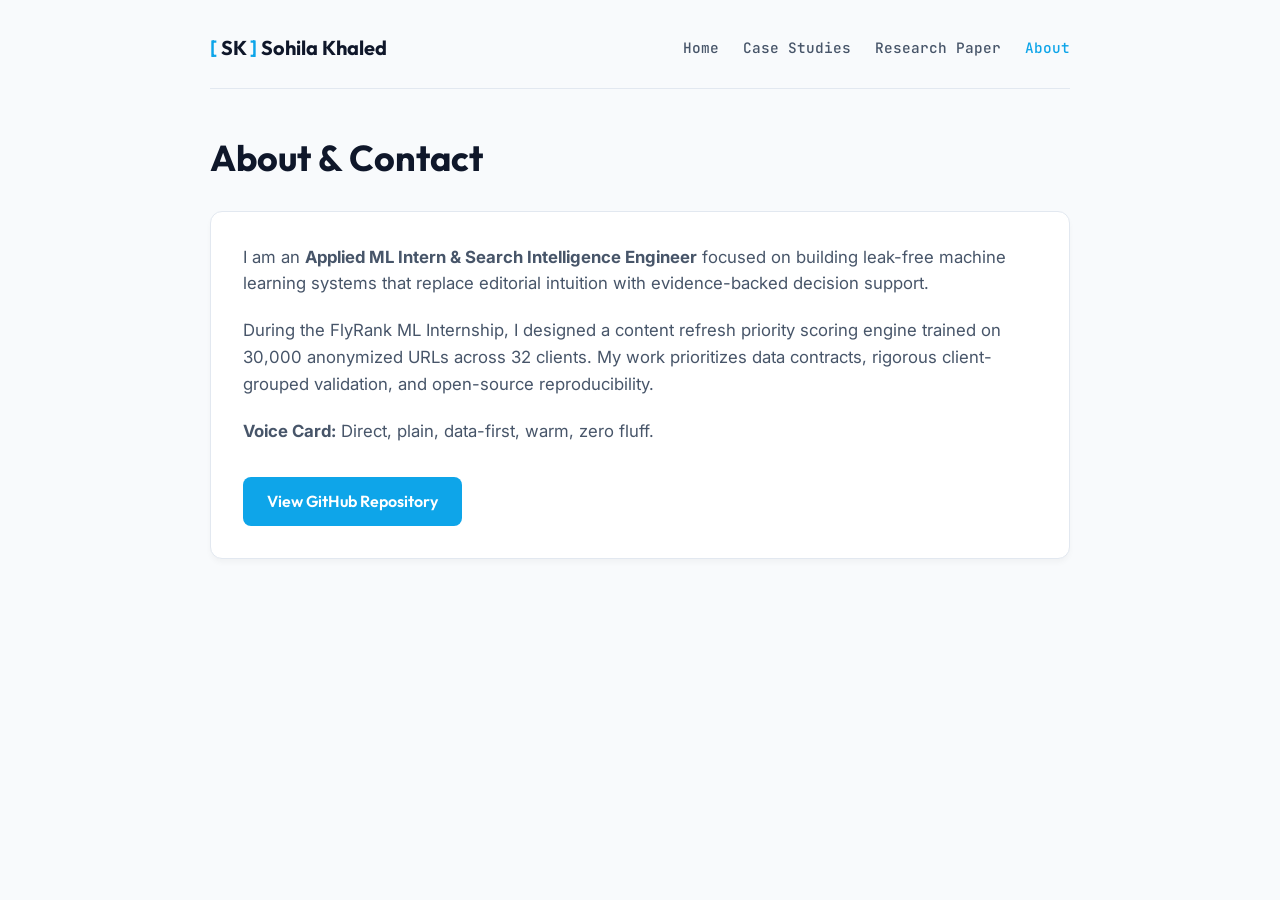
==== about.html @ d38e8bed "Assemble complete 4-page sitemap (Home, Case Studies, Research Paper, About) for Ship the Ugly One m" ====
<!DOCTYPE html>
<html lang="en">
<head>
    <meta charset="UTF-8">
    <meta name="viewport" content="width=device-width, initial-scale=1.0">
    <title>About & Bio · Sohila Khaled Portfolio</title>
    <meta name="description" content="Bio and contact details for Sohila Khaled, Applied ML Intern & Search Intelligence Engineer.">
    <!-- Google Fonts -->
    <link rel="preconnect" href="https://fonts.googleapis.com">
    <link rel="preconnect" href="https://fonts.gstatic.com" crossorigin>
    <link href="https://fonts.googleapis.com/css2?family=Inter:wght@400;500;600&family=JetBrains+Mono:wght@500&family=Outfit:wght@600;700&display=swap" rel="stylesheet">
    <style>
        :root {
            --bg-canvas: #F8FAFC;
            --text-main: #0F172A;
            --text-muted: #475569;
            --border-color: #E2E8F0;
            --accent-sky: #0EA5E9;
            --accent-light: #E0F2FE;
            --font-heading: 'Outfit', sans-serif;
            --font-body: 'Inter', sans-serif;
            --font-mono: 'JetBrains Mono', monospace;
        }

        * { box-sizing: border-box; margin: 0; padding: 0; }
        body { background-color: var(--bg-canvas); color: var(--text-main); font-family: var(--font-body); line-height: 1.6; padding: 2rem; min-height: 100vh; }
        .container { max-width: 860px; margin: 0 auto; }
        header { display: flex; justify-content: space-between; align-items: center; padding-bottom: 1.5rem; border-bottom: 1px solid var(--border-color); margin-bottom: 2.5rem; }
        .brand { font-family: var(--font-heading); font-size: 1.25rem; font-weight: 700; color: var(--text-main); text-decoration: none; }
        .brand span { color: var(--accent-sky); }
        nav { display: flex; gap: 1.5rem; font-family: var(--font-mono); font-size: 0.9rem; }
        nav a { color: var(--text-muted); text-decoration: none; font-weight: 500; }
        nav a.active, nav a:hover { color: var(--accent-sky); }

        h1 { font-family: var(--font-heading); font-size: 2.25rem; margin-bottom: 1.5rem; }
        .bio-card { background: #FFFFFF; border: 1px solid var(--border-color); border-radius: 12px; padding: 2rem; box-shadow: 0 4px 6px -1px rgba(0,0,0,0.04); margin-bottom: 2rem; }
        .bio-card p { color: var(--text-muted); font-size: 1.05rem; margin-bottom: 1.25rem; }
        .cta-btn { display: inline-block; background-color: var(--accent-sky); color: #FFFFFF; font-family: var(--font-heading); font-weight: 600; padding: 0.75rem 1.5rem; border-radius: 8px; text-decoration: none; transition: background 0.2s; }
        .cta-btn:hover { background-color: #0284C7; }
    </style>
</head>
<body>
    <div class="container">
        <header>
            <a href="index.html" class="brand"><span>[</span> SK <span>]</span> Sohila Khaled</a>
            <nav>
                <a href="index.html">Home</a>
                <a href="cases.html">Case Studies</a>
                <a href="paper.html">Research Paper</a>
                <a href="about.html" class="active">About</a>
            </nav>
        </header>

        <main>
            <h1>About & Contact</h1>

            <div class="bio-card">
                <p>
                    I am an <strong>Applied ML Intern & Search Intelligence Engineer</strong> focused on building leak-free machine learning systems that replace editorial intuition with evidence-backed decision support.
                </p>
                <p>
                    During the FlyRank ML Internship, I designed a content refresh priority scoring engine trained on 30,000 anonymized URLs across 32 clients. My work prioritizes data contracts, rigorous client-grouped validation, and open-source reproducibility.
                </p>
                <p>
                    <strong>Voice Card:</strong> Direct, plain, data-first, warm, zero fluff.
                </p>

                <div style="margin-top: 2rem;">
                    <a href="https://github.com/Sohila-Khaled-Abbas/flyrank-ml-internship-starter" target="_blank" class="cta-btn">View GitHub Repository</a>
                </div>
            </div>
        </main>
    </div>
</body>
</html>
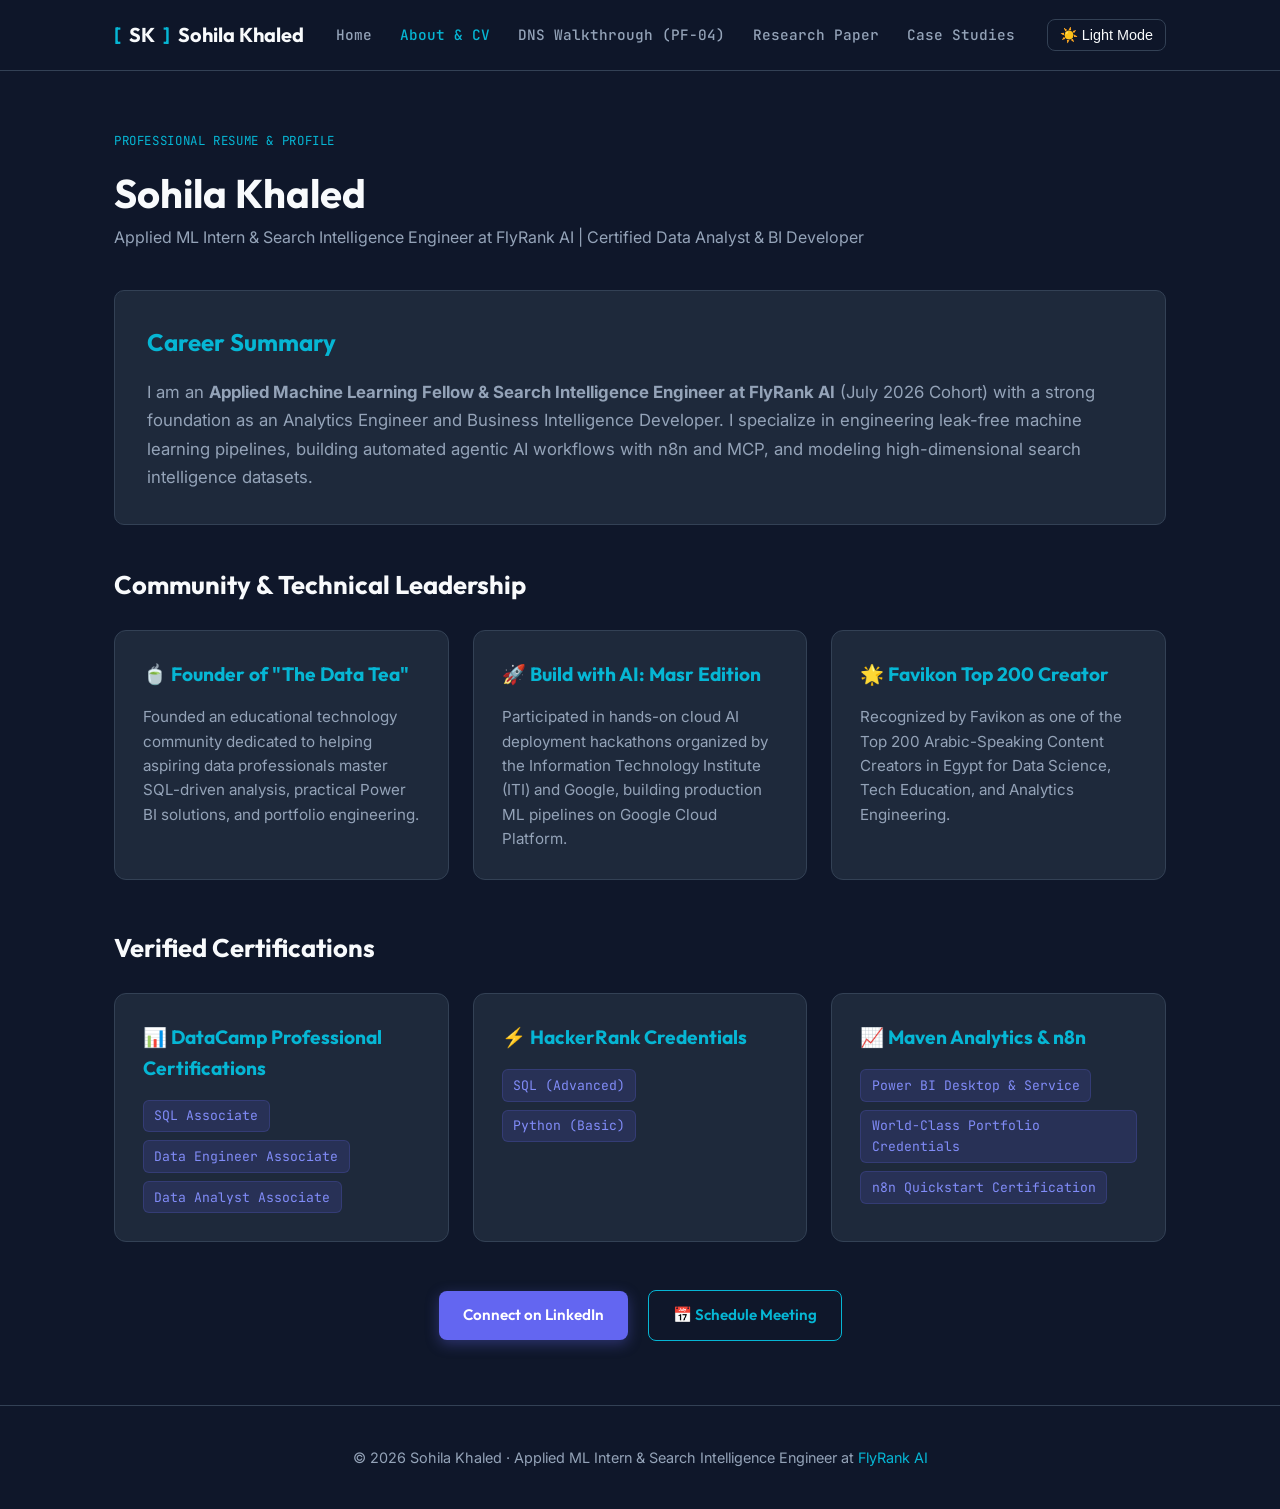
==== commit 8be0b143: "Deploy modern applied ML portfolio website and PF-04 DNS walkthrough page" ====
--- a/about.html
+++ b/about.html
@@ -1,75 +1,128 @@
 <!DOCTYPE html>
-<html lang="en">
+<html lang="en" data-theme="dark">
 <head>
     <meta charset="UTF-8">
     <meta name="viewport" content="width=device-width, initial-scale=1.0">
-    <title>About & Bio · Sohila Khaled Portfolio</title>
-    <meta name="description" content="Bio and contact details for Sohila Khaled, Applied ML Intern & Search Intelligence Engineer.">
+    <title>About & CV · Sohila Khaled</title>
+    <meta name="description" content="Professional background, certifications, and educational leadership of Sohila Khaled, Applied ML Intern & Search Intelligence Engineer.">
     <!-- Google Fonts -->
     <link rel="preconnect" href="https://fonts.googleapis.com">
     <link rel="preconnect" href="https://fonts.gstatic.com" crossorigin>
     <link href="https://fonts.googleapis.com/css2?family=Inter:wght@400;500;600&family=JetBrains+Mono:wght@500&family=Outfit:wght@600;700&display=swap" rel="stylesheet">
-    <style>
-        :root {
-            --bg-canvas: #F8FAFC;
-            --text-main: #0F172A;
-            --text-muted: #475569;
-            --border-color: #E2E8F0;
-            --accent-sky: #0EA5E9;
-            --accent-light: #E0F2FE;
-            --font-heading: 'Outfit', sans-serif;
-            --font-body: 'Inter', sans-serif;
-            --font-mono: 'JetBrains Mono', monospace;
-        }
-
-        * { box-sizing: border-box; margin: 0; padding: 0; }
-        body { background-color: var(--bg-canvas); color: var(--text-main); font-family: var(--font-body); line-height: 1.6; padding: 2rem; min-height: 100vh; }
-        .container { max-width: 860px; margin: 0 auto; }
-        header { display: flex; justify-content: space-between; align-items: center; padding-bottom: 1.5rem; border-bottom: 1px solid var(--border-color); margin-bottom: 2.5rem; }
-        .brand { font-family: var(--font-heading); font-size: 1.25rem; font-weight: 700; color: var(--text-main); text-decoration: none; }
-        .brand span { color: var(--accent-sky); }
-        nav { display: flex; gap: 1.5rem; font-family: var(--font-mono); font-size: 0.9rem; }
-        nav a { color: var(--text-muted); text-decoration: none; font-weight: 500; }
-        nav a.active, nav a:hover { color: var(--accent-sky); }
-
-        h1 { font-family: var(--font-heading); font-size: 2.25rem; margin-bottom: 1.5rem; }
-        .bio-card { background: #FFFFFF; border: 1px solid var(--border-color); border-radius: 12px; padding: 2rem; box-shadow: 0 4px 6px -1px rgba(0,0,0,0.04); margin-bottom: 2rem; }
-        .bio-card p { color: var(--text-muted); font-size: 1.05rem; margin-bottom: 1.25rem; }
-        .cta-btn { display: inline-block; background-color: var(--accent-sky); color: #FFFFFF; font-family: var(--font-heading); font-weight: 600; padding: 0.75rem 1.5rem; border-radius: 8px; text-decoration: none; transition: background 0.2s; }
-        .cta-btn:hover { background-color: #0284C7; }
-    </style>
+    <!-- Custom Stylesheet -->
+    <link rel="stylesheet" href="css/styles.css">
 </head>
 <body>
-    <div class="container">
-        <header>
-            <a href="index.html" class="brand"><span>[</span> SK <span>]</span> Sohila Khaled</a>
-            <nav>
-                <a href="index.html">Home</a>
-                <a href="cases.html">Case Studies</a>
-                <a href="paper.html">Research Paper</a>
-                <a href="about.html" class="active">About</a>
-            </nav>
-        </header>
+    <!-- Header -->
+    <header class="site-header">
+        <div class="container header-inner">
+            <a href="index.html" class="brand-monogram"><span>[</span> SK <span>]</span> Sohila Khaled</a>
+            
+            <ul class="nav-links" id="nav-links">
+                <li><a href="index.html">Home</a></li>
+                <li><a href="about.html" class="active">About & CV</a></li>
+                <li><a href="dns-walkthrough.html">DNS Walkthrough (PF-04)</a></li>
+                <li><a href="paper.html">Research Paper</a></li>
+                <li><a href="cases.html">Case Studies</a></li>
+            </ul>
 
-        <main>
-            <h1>About & Contact</h1>
+            <div class="header-actions">
+                <button class="theme-toggle-btn" id="theme-toggle" aria-label="Toggle Theme">☀️ Light Mode</button>
+                <button class="mobile-menu-btn" id="mobile-menu-btn" aria-label="Toggle Menu">☰</button>
+            </div>
+        </div>
+    </header>
 
-            <div class="bio-card">
-                <p>
-                    I am an <strong>Applied ML Intern & Search Intelligence Engineer</strong> focused on building leak-free machine learning systems that replace editorial intuition with evidence-backed decision support.
-                </p>
-                <p>
-                    During the FlyRank ML Internship, I designed a content refresh priority scoring engine trained on 30,000 anonymized URLs across 32 clients. My work prioritizes data contracts, rigorous client-grouped validation, and open-source reproducibility.
-                </p>
-                <p>
-                    <strong>Voice Card:</strong> Direct, plain, data-first, warm, zero fluff.
-                </p>
+    <main class="container" style="padding-top: 3.5rem; padding-bottom: 4rem;">
+        <!-- Page Title -->
+        <div class="section-header">
+            <span class="project-tag">Professional Resume & Profile</span>
+            <h1 style="font-family: var(--font-heading); font-size: 2.5rem; margin-top: 0.5rem;">Sohila Khaled</h1>
+            <p>Applied ML Intern & Search Intelligence Engineer at FlyRank AI | Certified Data Analyst & BI Developer</p>
+        </div>
 
-                <div style="margin-top: 2rem;">
-                    <a href="https://github.com/Sohila-Khaled-Abbas/flyrank-ml-internship-starter" target="_blank" class="cta-btn">View GitHub Repository</a>
+        <!-- Professional Overview Card -->
+        <section class="info-card" style="margin-bottom: 2.5rem; padding: 2rem;">
+            <h2 style="font-family: var(--font-heading); color: var(--accent-cyan); margin-bottom: 1rem;">Career Summary</h2>
+            <p style="color: var(--text-secondary); line-height: 1.7; font-size: 1.05rem;">
+                I am an <strong>Applied Machine Learning Fellow & Search Intelligence Engineer at FlyRank AI</strong> (July 2026 Cohort) with a strong foundation as an Analytics Engineer and Business Intelligence Developer. I specialize in engineering leak-free machine learning pipelines, building automated agentic AI workflows with n8n and MCP, and modeling high-dimensional search intelligence datasets.
+            </p>
+        </section>
+
+        <!-- Community Leadership -->
+        <section style="margin-bottom: 3rem;">
+            <h2 style="font-family: var(--font-heading); font-size: 1.6rem; margin-bottom: 1.5rem; color: var(--text-primary);">Community & Technical Leadership</h2>
+            
+            <div class="skills-grid">
+                <div class="skill-card">
+                    <h3>🍵 Founder of "The Data Tea"</h3>
+                    <p style="color: var(--text-secondary); font-size: 0.95rem;">
+                        Founded an educational technology community dedicated to helping aspiring data professionals master SQL-driven analysis, practical Power BI solutions, and portfolio engineering.
+                    </p>
+                </div>
+
+                <div class="skill-card">
+                    <h3>🚀 Build with AI: Masr Edition</h3>
+                    <p style="color: var(--text-secondary); font-size: 0.95rem;">
+                        Participated in hands-on cloud AI deployment hackathons organized by the Information Technology Institute (ITI) and Google, building production ML pipelines on Google Cloud Platform.
+                    </p>
+                </div>
+
+                <div class="skill-card">
+                    <h3>🌟 Favikon Top 200 Creator</h3>
+                    <p style="color: var(--text-secondary); font-size: 0.95rem;">
+                        Recognized by Favikon as one of the Top 200 Arabic-Speaking Content Creators in Egypt for Data Science, Tech Education, and Analytics Engineering.
+                    </p>
                 </div>
             </div>
-        </main>
-    </div>
+        </section>
+
+        <!-- Certifications -->
+        <section style="margin-bottom: 3rem;">
+            <h2 style="font-family: var(--font-heading); font-size: 1.6rem; margin-bottom: 1.5rem; color: var(--text-primary);">Verified Certifications</h2>
+            
+            <div class="skills-grid">
+                <div class="skill-card">
+                    <h3>📊 DataCamp Professional Certifications</h3>
+                    <div class="badge-cloud" style="margin-top: 0.75rem;">
+                        <span class="tech-badge">SQL Associate</span>
+                        <span class="tech-badge">Data Engineer Associate</span>
+                        <span class="tech-badge">Data Analyst Associate</span>
+                    </div>
+                </div>
+
+                <div class="skill-card">
+                    <h3>⚡ HackerRank Credentials</h3>
+                    <div class="badge-cloud" style="margin-top: 0.75rem;">
+                        <span class="tech-badge">SQL (Advanced)</span>
+                        <span class="tech-badge">Python (Basic)</span>
+                    </div>
+                </div>
+
+                <div class="skill-card">
+                    <h3>📈 Maven Analytics & n8n</h3>
+                    <div class="badge-cloud" style="margin-top: 0.75rem;">
+                        <span class="tech-badge">Power BI Desktop & Service</span>
+                        <span class="tech-badge">World-Class Portfolio Credentials</span>
+                        <span class="tech-badge">n8n Quickstart Certification</span>
+                    </div>
+                </div>
+            </div>
+        </section>
+
+        <!-- Download & Connect CTA -->
+        <div style="text-align: center; margin-top: 3rem;">
+            <a href="https://linkedin.com/in/sohila-khaled" target="_blank" class="btn btn-primary">Connect on LinkedIn</a>
+            <a href="https://cal.com/sohila-khaled/15min" target="_blank" class="btn btn-outline" style="margin-left: 1rem;">📅 Schedule Meeting</a>
+        </div>
+    </main>
+
+    <footer class="site-footer">
+        <div class="container">
+            <p>© 2026 Sohila Khaled · Applied ML Intern & Search Intelligence Engineer at <a href="https://flyrank.ai" target="_blank">FlyRank AI</a></p>
+        </div>
+    </footer>
+
+    <script src="js/main.js"></script>
 </body>
 </html>
--- a/css/styles.css
+++ b/css/styles.css
@@ -0,0 +1,518 @@
+/* ==========================================================================
+   PORTFOLIO STYLES: Sohila Khaled — Search Intelligence & Applied ML Engineer
+   Theme: Sleek Dark / Light Slate (#0f172a, #6366f1, #06b6d4, #f8fafc)
+   ========================================================================== */
+
+:root {
+    /* Color Palette - Dark Mode Default */
+    --bg-main: #0f172a;
+    --bg-card: #1e293b;
+    --bg-card-hover: #334155;
+    --border-color: #334155;
+    --text-primary: #f8fafc;
+    --text-secondary: #94a3b8;
+    --accent-indigo: #6366f1;
+    --accent-cyan: #06b6d4;
+    --accent-sky: #0ea5e9;
+    --badge-bg: rgba(99, 102, 241, 0.15);
+    --badge-text: #818cf8;
+    --shadow-glow: 0 10px 25px -5px rgba(99, 102, 241, 0.15);
+    --code-bg: #0f172a;
+    
+    /* Typography */
+    --font-heading: 'Outfit', -apple-system, BlinkMacSystemFont, 'Segoe UI', Roboto, sans-serif;
+    --font-body: 'Inter', -apple-system, BlinkMacSystemFont, 'Segoe UI', Roboto, sans-serif;
+    --font-mono: 'JetBrains Mono', 'Fira Code', monospace;
+    
+    /* Transitions */
+    --transition-fast: 0.2s ease;
+    --transition-normal: 0.3s ease;
+}
+
+/* Light Theme Variables */
+[data-theme="light"] {
+    --bg-main: #f8fafc;
+    --bg-card: #ffffff;
+    --bg-card-hover: #f1f5f9;
+    --border-color: #e2e8f0;
+    --text-primary: #0f172a;
+    --text-secondary: #475569;
+    --accent-indigo: #4f46e5;
+    --accent-cyan: #0891b2;
+    --accent-sky: #0284c7;
+    --badge-bg: #e0e7ff;
+    --badge-text: #4338ca;
+    --shadow-glow: 0 10px 25px -5px rgba(15, 23, 42, 0.05);
+    --code-bg: #f1f5f9;
+}
+
+/* Reset & Base Styles */
+* {
+    box-sizing: border-box;
+    margin: 0;
+    padding: 0;
+}
+
+html {
+    scroll-behavior: smooth;
+}
+
+body {
+    background-color: var(--bg-main);
+    color: var(--text-primary);
+    font-family: var(--font-body);
+    line-height: 1.6;
+    min-height: 100vh;
+    display: flex;
+    flex-direction: column;
+    transition: background-color var(--transition-normal), color var(--transition-normal);
+}
+
+/* Layout Container */
+.container {
+    width: 100%;
+    max-width: 1100px;
+    margin: 0 auto;
+    padding: 0 1.5rem;
+}
+
+/* Navigation Header */
+header.site-header {
+    position: sticky;
+    top: 0;
+    z-index: 100;
+    background-color: rgba(15, 23, 42, 0.85);
+    backdrop-filter: blur(12px);
+    -webkit-backdrop-filter: blur(12px);
+    border-bottom: 1px solid var(--border-color);
+    transition: background-color var(--transition-normal);
+}
+
+[data-theme="light"] header.site-header {
+    background-color: rgba(248, 250, 252, 0.85);
+}
+
+.header-inner {
+    display: flex;
+    justify-content: space-between;
+    align-items: center;
+    height: 70px;
+}
+
+.brand-monogram {
+    font-family: var(--font-heading);
+    font-size: 1.25rem;
+    font-weight: 700;
+    color: var(--text-primary);
+    text-decoration: none;
+    display: flex;
+    align-items: center;
+    gap: 0.5rem;
+}
+
+.brand-monogram span {
+    color: var(--accent-cyan);
+}
+
+.nav-links {
+    display: flex;
+    align-items: center;
+    gap: 1.75rem;
+    list-style: none;
+}
+
+.nav-links a {
+    color: var(--text-secondary);
+    text-decoration: none;
+    font-family: var(--font-mono);
+    font-size: 0.9rem;
+    font-weight: 500;
+    transition: color var(--transition-fast);
+}
+
+.nav-links a:hover,
+.nav-links a.active {
+    color: var(--accent-cyan);
+}
+
+/* Header Utilities */
+.header-actions {
+    display: flex;
+    align-items: center;
+    gap: 1rem;
+}
+
+.theme-toggle-btn {
+    background: transparent;
+    border: 1px solid var(--border-color);
+    color: var(--text-primary);
+    padding: 0.4rem 0.75rem;
+    border-radius: 8px;
+    cursor: pointer;
+    font-size: 0.9rem;
+    display: flex;
+    align-items: center;
+    gap: 0.4rem;
+    transition: all var(--transition-fast);
+}
+
+.theme-toggle-btn:hover {
+    border-color: var(--accent-indigo);
+    color: var(--accent-indigo);
+}
+
+.mobile-menu-btn {
+    display: none;
+    background: transparent;
+    border: none;
+    color: var(--text-primary);
+    font-size: 1.5rem;
+    cursor: pointer;
+}
+
+/* Hero Section */
+section.hero {
+    padding: 5rem 0 3.5rem 0;
+}
+
+.status-badge {
+    display: inline-flex;
+    align-items: center;
+    gap: 0.5rem;
+    background-color: var(--badge-bg);
+    color: var(--accent-cyan);
+    font-family: var(--font-mono);
+    font-size: 0.85rem;
+    padding: 0.35rem 0.85rem;
+    border-radius: 9999px;
+    border: 1px solid rgba(6, 182, 212, 0.3);
+    margin-bottom: 1.5rem;
+}
+
+.status-dot {
+    width: 8px;
+    height: 8px;
+    background-color: var(--accent-cyan);
+    border-radius: 50%;
+    animation: pulse 2s infinite;
+}
+
+@keyframes pulse {
+    0% { opacity: 1; transform: scale(1); }
+    50% { opacity: 0.4; transform: scale(1.2); }
+    100% { opacity: 1; transform: scale(1); }
+}
+
+h1.hero-title {
+    font-family: var(--font-heading);
+    font-size: 3rem;
+    font-weight: 700;
+    letter-spacing: -0.02em;
+    line-height: 1.15;
+    margin-bottom: 1.25rem;
+    background: linear-gradient(135deg, var(--text-primary) 30%, var(--accent-cyan) 100%);
+    -webkit-background-clip: text;
+    -webkit-text-fill-color: transparent;
+}
+
+p.hero-subtitle {
+    font-size: 1.25rem;
+    color: var(--text-secondary);
+    max-width: 760px;
+    margin-bottom: 2rem;
+    line-height: 1.7;
+}
+
+.cta-group {
+    display: flex;
+    gap: 1rem;
+    flex-wrap: wrap;
+}
+
+.btn {
+    display: inline-flex;
+    align-items: center;
+    gap: 0.5rem;
+    font-family: var(--font-heading);
+    font-weight: 600;
+    padding: 0.75rem 1.5rem;
+    border-radius: 8px;
+    text-decoration: none;
+    transition: all var(--transition-fast);
+    cursor: pointer;
+    font-size: 0.95rem;
+}
+
+.btn-primary {
+    background-color: var(--accent-indigo);
+    color: #ffffff;
+    box-shadow: 0 4px 14px rgba(99, 102, 241, 0.35);
+}
+
+.btn-primary:hover {
+    background-color: #4f46e5;
+    transform: translateY(-2px);
+}
+
+.btn-secondary {
+    background-color: var(--bg-card);
+    color: var(--text-primary);
+    border: 1px solid var(--border-color);
+}
+
+.btn-secondary:hover {
+    background-color: var(--bg-card-hover);
+    border-color: var(--accent-cyan);
+    color: var(--accent-cyan);
+}
+
+.btn-outline {
+    background: transparent;
+    color: var(--accent-cyan);
+    border: 1px solid var(--accent-cyan);
+}
+
+.btn-outline:hover {
+    background: rgba(6, 182, 212, 0.1);
+}
+
+/* Section Cards & Layouts */
+section.section-padding {
+    padding: 4rem 0;
+    border-top: 1px solid var(--border-color);
+}
+
+.section-header {
+    margin-bottom: 2.5rem;
+}
+
+.section-header h2 {
+    font-family: var(--font-heading);
+    font-size: 2rem;
+    font-weight: 700;
+    color: var(--text-primary);
+    margin-bottom: 0.5rem;
+}
+
+.section-header p {
+    color: var(--text-secondary);
+    font-size: 1rem;
+}
+
+/* Skills Grid */
+.skills-grid {
+    display: grid;
+    grid-template-columns: repeat(auto-fit, minmax(300px, 1fr));
+    gap: 1.5rem;
+}
+
+.skill-card {
+    background-color: var(--bg-card);
+    border: 1px solid var(--border-color);
+    border-radius: 12px;
+    padding: 1.75rem;
+    transition: transform var(--transition-fast), border-color var(--transition-fast);
+}
+
+.skill-card:hover {
+    transform: translateY(-3px);
+    border-color: var(--accent-indigo);
+}
+
+.skill-card h3 {
+    font-family: var(--font-heading);
+    font-size: 1.2rem;
+    color: var(--accent-cyan);
+    margin-bottom: 1rem;
+    display: flex;
+    align-items: center;
+    gap: 0.5rem;
+}
+
+.badge-cloud {
+    display: flex;
+    flex-wrap: wrap;
+    gap: 0.5rem;
+}
+
+.tech-badge {
+    background-color: var(--badge-bg);
+    color: var(--badge-text);
+    font-family: var(--font-mono);
+    font-size: 0.82rem;
+    padding: 0.3rem 0.65rem;
+    border-radius: 6px;
+    border: 1px solid rgba(99, 102, 241, 0.2);
+}
+
+/* Projects Grid */
+.projects-grid {
+    display: grid;
+    grid-template-columns: repeat(auto-fit, minmax(320px, 1fr));
+    gap: 1.75rem;
+}
+
+.project-card {
+    background-color: var(--bg-card);
+    border: 1px solid var(--border-color);
+    border-radius: 12px;
+    padding: 1.75rem;
+    display: flex;
+    flex-direction: column;
+    justify-content: space-between;
+    transition: transform var(--transition-fast), box-shadow var(--transition-fast);
+}
+
+.project-card:hover {
+    transform: translateY(-4px);
+    box-shadow: var(--shadow-glow);
+    border-color: var(--accent-indigo);
+}
+
+.project-tag {
+    font-family: var(--font-mono);
+    font-size: 0.78rem;
+    color: var(--accent-cyan);
+    text-transform: uppercase;
+    letter-spacing: 0.05em;
+    margin-bottom: 0.5rem;
+}
+
+.project-card h3 {
+    font-family: var(--font-heading);
+    font-size: 1.3rem;
+    color: var(--text-primary);
+    margin-bottom: 0.75rem;
+}
+
+.project-card p {
+    color: var(--text-secondary);
+    font-size: 0.95rem;
+    margin-bottom: 1.25rem;
+    flex-grow: 1;
+}
+
+/* DNS Walkthrough Specific Styles */
+.dns-grid {
+    display: grid;
+    grid-template-columns: repeat(auto-fit, minmax(220px, 1fr));
+    gap: 1rem;
+    margin-bottom: 2.5rem;
+}
+
+.info-card {
+    background-color: var(--bg-card);
+    border: 1px solid var(--border-color);
+    border-radius: 10px;
+    padding: 1.25rem;
+}
+
+.info-card .label {
+    font-family: var(--font-mono);
+    font-size: 0.8rem;
+    color: var(--text-secondary);
+    display: block;
+    margin-bottom: 0.25rem;
+}
+
+.info-card .value {
+    font-family: var(--font-mono);
+    font-size: 0.95rem;
+    color: var(--accent-cyan);
+    font-weight: 600;
+    word-break: break-all;
+}
+
+/* Mermaid Container */
+.mermaid-box {
+    background-color: var(--bg-card);
+    border: 1px solid var(--border-color);
+    border-radius: 12px;
+    padding: 2rem;
+    overflow-x: auto;
+    text-align: center;
+    margin-bottom: 2.5rem;
+}
+
+/* Checklist Box */
+.checklist-box {
+    background-color: var(--bg-card);
+    border: 1px solid var(--border-color);
+    border-radius: 12px;
+    padding: 2rem;
+}
+
+.checklist-item {
+    display: flex;
+    align-items: flex-start;
+    gap: 1rem;
+    padding: 1rem 0;
+    border-bottom: 1px solid var(--border-color);
+}
+
+.checklist-item:last-child {
+    border-bottom: none;
+}
+
+.checklist-item input[type="checkbox"] {
+    width: 20px;
+    height: 20px;
+    accent-color: var(--accent-cyan);
+    margin-top: 0.2rem;
+    cursor: pointer;
+}
+
+.checklist-content label {
+    font-weight: 600;
+    color: var(--text-primary);
+    cursor: pointer;
+    display: block;
+    margin-bottom: 0.25rem;
+}
+
+.checklist-content p {
+    color: var(--text-secondary);
+    font-size: 0.9rem;
+}
+
+/* Footer */
+footer.site-footer {
+    margin-top: auto;
+    border-top: 1px solid var(--border-color);
+    padding: 2.5rem 0;
+    text-align: center;
+    color: var(--text-secondary);
+    font-size: 0.9rem;
+}
+
+footer.site-footer a {
+    color: var(--accent-cyan);
+    text-decoration: none;
+}
+
+/* Mobile Responsive */
+@media (max-width: 768px) {
+    h1.hero-title {
+        font-size: 2.2rem;
+    }
+    
+    .nav-links {
+        display: none;
+        position: absolute;
+        top: 70px;
+        left: 0;
+        right: 0;
+        background-color: var(--bg-main);
+        flex-direction: column;
+        padding: 1.5rem;
+        border-bottom: 1px solid var(--border-color);
+    }
+    
+    .nav-links.active {
+        display: flex;
+    }
+    
+    .mobile-menu-btn {
+        display: block;
+    }
+}
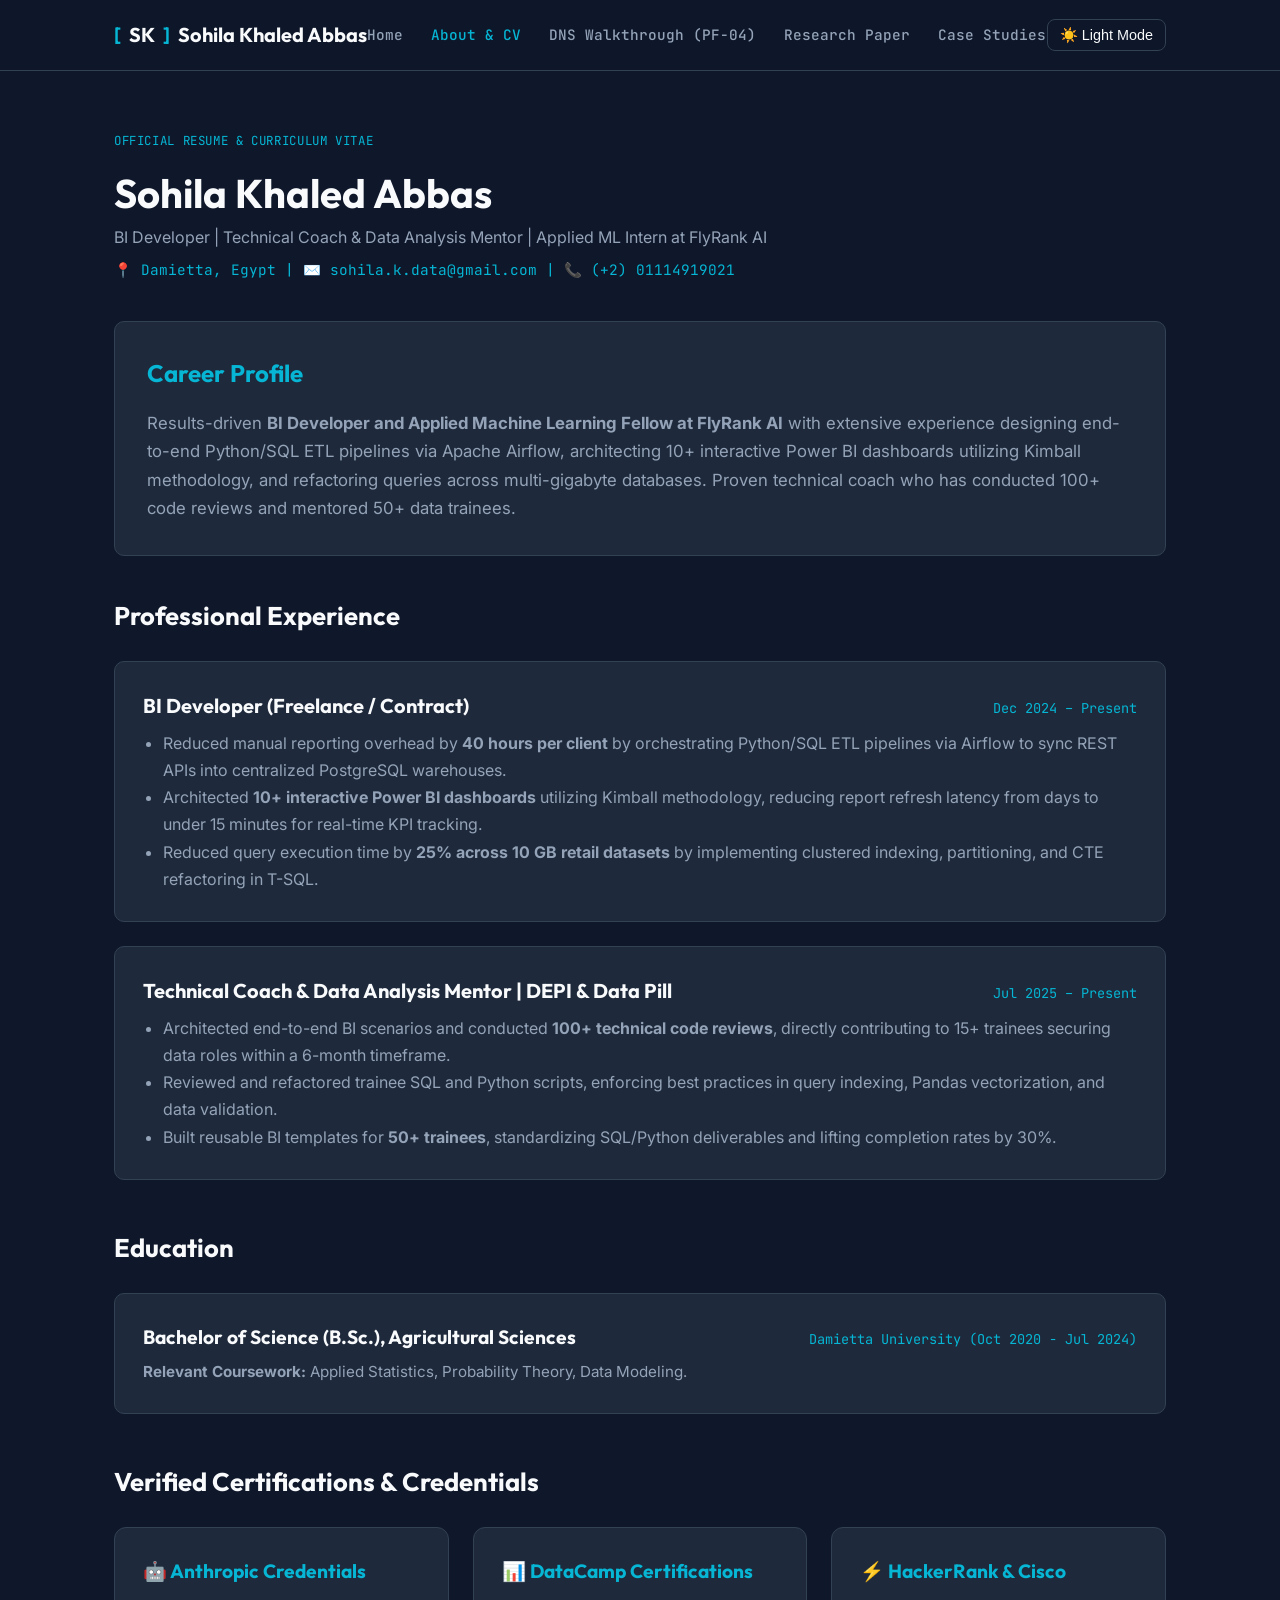
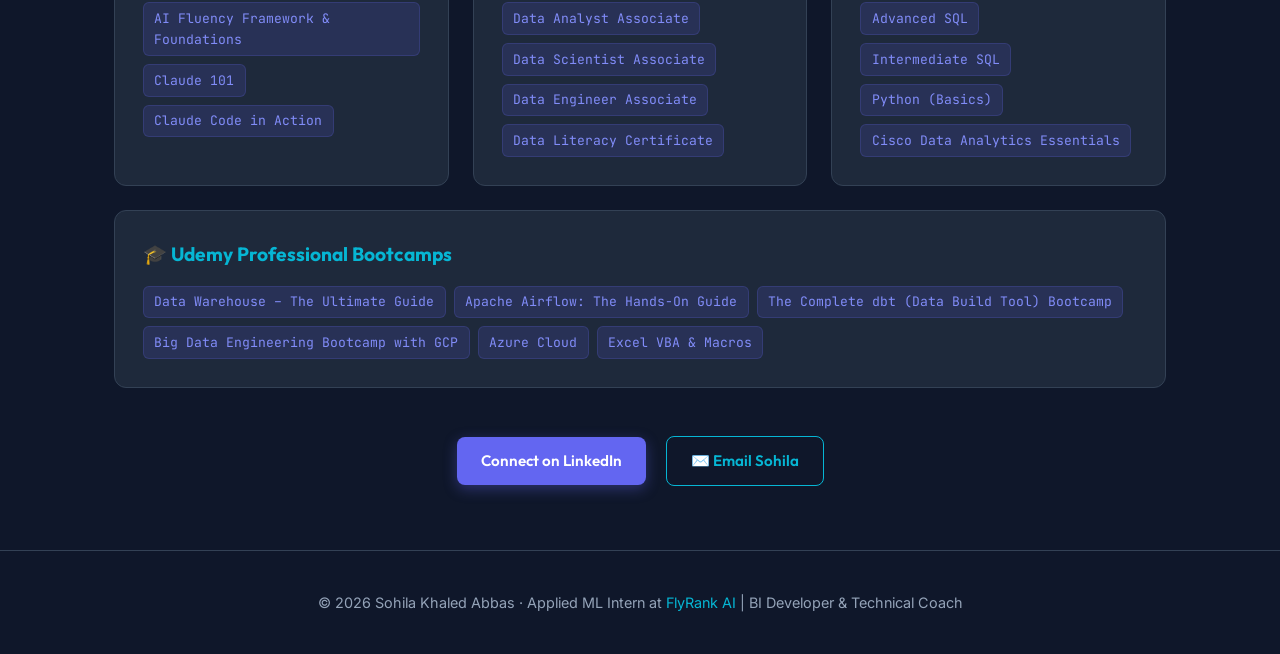
==== commit 2d244651: "Update portfolio website to match official CV for Sohila Khaled Abbas" ====
--- a/about.html
+++ b/about.html
@@ -3,8 +3,8 @@
 <head>
     <meta charset="UTF-8">
     <meta name="viewport" content="width=device-width, initial-scale=1.0">
-    <title>About & CV · Sohila Khaled</title>
-    <meta name="description" content="Professional background, certifications, and educational leadership of Sohila Khaled, Applied ML Intern & Search Intelligence Engineer.">
+    <title>About & CV · Sohila Khaled Abbas</title>
+    <meta name="description" content="Official Resume, career history, technical skills, and certifications of Sohila Khaled Abbas — BI Developer, Technical Coach, and Applied ML Intern at FlyRank AI.">
     <!-- Google Fonts -->
     <link rel="preconnect" href="https://fonts.googleapis.com">
     <link rel="preconnect" href="https://fonts.gstatic.com" crossorigin>
@@ -16,7 +16,7 @@
     <!-- Header -->
     <header class="site-header">
         <div class="container header-inner">
-            <a href="index.html" class="brand-monogram"><span>[</span> SK <span>]</span> Sohila Khaled</a>
+            <a href="index.html" class="brand-monogram"><span>[</span> SK <span>]</span> Sohila Khaled Abbas</a>
             
             <ul class="nav-links" id="nav-links">
                 <li><a href="index.html">Home</a></li>
@@ -36,75 +36,112 @@
     <main class="container" style="padding-top: 3.5rem; padding-bottom: 4rem;">
         <!-- Page Title -->
         <div class="section-header">
-            <span class="project-tag">Professional Resume & Profile</span>
-            <h1 style="font-family: var(--font-heading); font-size: 2.5rem; margin-top: 0.5rem;">Sohila Khaled</h1>
-            <p>Applied ML Intern & Search Intelligence Engineer at FlyRank AI | Certified Data Analyst & BI Developer</p>
+            <span class="project-tag">Official Resume & Curriculum Vitae</span>
+            <h1 style="font-family: var(--font-heading); font-size: 2.5rem; margin-top: 0.5rem;">Sohila Khaled Abbas</h1>
+            <p>BI Developer | Technical Coach & Data Analysis Mentor | Applied ML Intern at FlyRank AI</p>
+            <p style="font-family: var(--font-mono); font-size: 0.9rem; color: var(--accent-cyan); margin-top: 0.5rem;">
+                📍 Damietta, Egypt | ✉️ sohila.k.data@gmail.com | 📞 (+2) 01114919021
+            </p>
         </div>
 
-        <!-- Professional Overview Card -->
+        <!-- Professional Summary Card -->
         <section class="info-card" style="margin-bottom: 2.5rem; padding: 2rem;">
-            <h2 style="font-family: var(--font-heading); color: var(--accent-cyan); margin-bottom: 1rem;">Career Summary</h2>
+            <h2 style="font-family: var(--font-heading); color: var(--accent-cyan); margin-bottom: 1rem;">Career Profile</h2>
             <p style="color: var(--text-secondary); line-height: 1.7; font-size: 1.05rem;">
-                I am an <strong>Applied Machine Learning Fellow & Search Intelligence Engineer at FlyRank AI</strong> (July 2026 Cohort) with a strong foundation as an Analytics Engineer and Business Intelligence Developer. I specialize in engineering leak-free machine learning pipelines, building automated agentic AI workflows with n8n and MCP, and modeling high-dimensional search intelligence datasets.
+                Results-driven <strong>BI Developer and Applied Machine Learning Fellow at FlyRank AI</strong> with extensive experience designing end-to-end Python/SQL ETL pipelines via Apache Airflow, architecting 10+ interactive Power BI dashboards utilizing Kimball methodology, and refactoring queries across multi-gigabyte databases. Proven technical coach who has conducted 100+ code reviews and mentored 50+ data trainees.
             </p>
         </section>
 
-        <!-- Community Leadership -->
+        <!-- Professional Experience -->
         <section style="margin-bottom: 3rem;">
-            <h2 style="font-family: var(--font-heading); font-size: 1.6rem; margin-bottom: 1.5rem; color: var(--text-primary);">Community & Technical Leadership</h2>
+            <h2 style="font-family: var(--font-heading); font-size: 1.6rem; margin-bottom: 1.5rem; color: var(--text-primary);">Professional Experience</h2>
             
-            <div class="skills-grid">
-                <div class="skill-card">
-                    <h3>🍵 Founder of "The Data Tea"</h3>
-                    <p style="color: var(--text-secondary); font-size: 0.95rem;">
-                        Founded an educational technology community dedicated to helping aspiring data professionals master SQL-driven analysis, practical Power BI solutions, and portfolio engineering.
-                    </p>
+            <div style="display: flex; flex-direction: column; gap: 1.5rem;">
+                <!-- Role 1 -->
+                <div class="info-card" style="padding: 1.75rem;">
+                    <div style="display: flex; justify-content: space-between; align-items: baseline; flex-wrap: wrap; margin-bottom: 0.5rem;">
+                        <h3 style="font-family: var(--font-heading); color: var(--text-primary); font-size: 1.25rem;">BI Developer (Freelance / Contract)</h3>
+                        <span style="font-family: var(--font-mono); font-size: 0.85rem; color: var(--accent-cyan);">Dec 2024 – Present</span>
+                    </div>
+                    <ul style="color: var(--text-secondary); padding-left: 1.25rem; line-height: 1.7;">
+                        <li>Reduced manual reporting overhead by <strong>40 hours per client</strong> by orchestrating Python/SQL ETL pipelines via Airflow to sync REST APIs into centralized PostgreSQL warehouses.</li>
+                        <li>Architected <strong>10+ interactive Power BI dashboards</strong> utilizing Kimball methodology, reducing report refresh latency from days to under 15 minutes for real-time KPI tracking.</li>
+                        <li>Reduced query execution time by <strong>25% across 10 GB retail datasets</strong> by implementing clustered indexing, partitioning, and CTE refactoring in T-SQL.</li>
+                    </ul>
                 </div>
 
-                <div class="skill-card">
-                    <h3>🚀 Build with AI: Masr Edition</h3>
-                    <p style="color: var(--text-secondary); font-size: 0.95rem;">
-                        Participated in hands-on cloud AI deployment hackathons organized by the Information Technology Institute (ITI) and Google, building production ML pipelines on Google Cloud Platform.
-                    </p>
+                <!-- Role 2 -->
+                <div class="info-card" style="padding: 1.75rem;">
+                    <div style="display: flex; justify-content: space-between; align-items: baseline; flex-wrap: wrap; margin-bottom: 0.5rem;">
+                        <h3 style="font-family: var(--font-heading); color: var(--text-primary); font-size: 1.25rem;">Technical Coach & Data Analysis Mentor | DEPI & Data Pill</h3>
+                        <span style="font-family: var(--font-mono); font-size: 0.85rem; color: var(--accent-cyan);">Jul 2025 – Present</span>
+                    </div>
+                    <ul style="color: var(--text-secondary); padding-left: 1.25rem; line-height: 1.7;">
+                        <li>Architected end-to-end BI scenarios and conducted <strong>100+ technical code reviews</strong>, directly contributing to 15+ trainees securing data roles within a 6-month timeframe.</li>
+                        <li>Reviewed and refactored trainee SQL and Python scripts, enforcing best practices in query indexing, Pandas vectorization, and data validation.</li>
+                        <li>Built reusable BI templates for <strong>50+ trainees</strong>, standardizing SQL/Python deliverables and lifting completion rates by 30%.</li>
+                    </ul>
                 </div>
+            </div>
+        </section>
 
-                <div class="skill-card">
-                    <h3>🌟 Favikon Top 200 Creator</h3>
-                    <p style="color: var(--text-secondary); font-size: 0.95rem;">
-                        Recognized by Favikon as one of the Top 200 Arabic-Speaking Content Creators in Egypt for Data Science, Tech Education, and Analytics Engineering.
-                    </p>
+        <!-- Education -->
+        <section style="margin-bottom: 3rem;">
+            <h2 style="font-family: var(--font-heading); font-size: 1.6rem; margin-bottom: 1.5rem; color: var(--text-primary);">Education</h2>
+            <div class="info-card" style="padding: 1.75rem;">
+                <div style="display: flex; justify-content: space-between; align-items: baseline; flex-wrap: wrap; margin-bottom: 0.5rem;">
+                    <h3 style="font-family: var(--font-heading); color: var(--text-primary); font-size: 1.2rem;">Bachelor of Science (B.Sc.), Agricultural Sciences</h3>
+                    <span style="font-family: var(--font-mono); font-size: 0.85rem; color: var(--accent-cyan);">Damietta University (Oct 2020 - Jul 2024)</span>
                 </div>
+                <p style="color: var(--text-secondary); font-size: 0.95rem;">
+                    <strong>Relevant Coursework:</strong> Applied Statistics, Probability Theory, Data Modeling.
+                </p>
             </div>
         </section>
 
         <!-- Certifications -->
         <section style="margin-bottom: 3rem;">
-            <h2 style="font-family: var(--font-heading); font-size: 1.6rem; margin-bottom: 1.5rem; color: var(--text-primary);">Verified Certifications</h2>
+            <h2 style="font-family: var(--font-heading); font-size: 1.6rem; margin-bottom: 1.5rem; color: var(--text-primary);">Verified Certifications & Credentials</h2>
             
             <div class="skills-grid">
                 <div class="skill-card">
-                    <h3>📊 DataCamp Professional Certifications</h3>
+                    <h3>🤖 Anthropic Credentials</h3>
                     <div class="badge-cloud" style="margin-top: 0.75rem;">
-                        <span class="tech-badge">SQL Associate</span>
-                        <span class="tech-badge">Data Engineer Associate</span>
-                        <span class="tech-badge">Data Analyst Associate</span>
+                        <span class="tech-badge">AI Fluency Framework & Foundations</span>
+                        <span class="tech-badge">Claude 101</span>
+                        <span class="tech-badge">Claude Code in Action</span>
                     </div>
                 </div>
 
                 <div class="skill-card">
-                    <h3>⚡ HackerRank Credentials</h3>
+                    <h3>📊 DataCamp Certifications</h3>
                     <div class="badge-cloud" style="margin-top: 0.75rem;">
-                        <span class="tech-badge">SQL (Advanced)</span>
-                        <span class="tech-badge">Python (Basic)</span>
+                        <span class="tech-badge">Data Analyst Associate</span>
+                        <span class="tech-badge">Data Scientist Associate</span>
+                        <span class="tech-badge">Data Engineer Associate</span>
+                        <span class="tech-badge">Data Literacy Certificate</span>
                     </div>
                 </div>
 
                 <div class="skill-card">
-                    <h3>📈 Maven Analytics & n8n</h3>
+                    <h3>⚡ HackerRank & Cisco</h3>
                     <div class="badge-cloud" style="margin-top: 0.75rem;">
-                        <span class="tech-badge">Power BI Desktop & Service</span>
-                        <span class="tech-badge">World-Class Portfolio Credentials</span>
-                        <span class="tech-badge">n8n Quickstart Certification</span>
+                        <span class="tech-badge">Advanced SQL</span>
+                        <span class="tech-badge">Intermediate SQL</span>
+                        <span class="tech-badge">Python (Basics)</span>
+                        <span class="tech-badge">Cisco Data Analytics Essentials</span>
+                    </div>
+                </div>
+
+                <div class="skill-card" style="grid-column: 1 / -1;">
+                    <h3>🎓 Udemy Professional Bootcamps</h3>
+                    <div class="badge-cloud" style="margin-top: 0.75rem;">
+                        <span class="tech-badge">Data Warehouse – The Ultimate Guide</span>
+                        <span class="tech-badge">Apache Airflow: The Hands-On Guide</span>
+                        <span class="tech-badge">The Complete dbt (Data Build Tool) Bootcamp</span>
+                        <span class="tech-badge">Big Data Engineering Bootcamp with GCP</span>
+                        <span class="tech-badge">Azure Cloud</span>
+                        <span class="tech-badge">Excel VBA & Macros</span>
                     </div>
                 </div>
             </div>
@@ -112,14 +149,14 @@
 
         <!-- Download & Connect CTA -->
         <div style="text-align: center; margin-top: 3rem;">
-            <a href="https://linkedin.com/in/sohila-khaled" target="_blank" class="btn btn-primary">Connect on LinkedIn</a>
-            <a href="https://cal.com/sohila-khaled/15min" target="_blank" class="btn btn-outline" style="margin-left: 1rem;">📅 Schedule Meeting</a>
+            <a href="https://linkedin.com/in/sohilakabbas" target="_blank" class="btn btn-primary">Connect on LinkedIn</a>
+            <a href="mailto:sohila.k.data@gmail.com" class="btn btn-outline" style="margin-left: 1rem;">✉️ Email Sohila</a>
         </div>
     </main>
 
     <footer class="site-footer">
         <div class="container">
-            <p>© 2026 Sohila Khaled · Applied ML Intern & Search Intelligence Engineer at <a href="https://flyrank.ai" target="_blank">FlyRank AI</a></p>
+            <p>© 2026 Sohila Khaled Abbas · Applied ML Intern at <a href="https://flyrank.ai" target="_blank">FlyRank AI</a> | BI Developer & Technical Coach</p>
         </div>
     </footer>
 
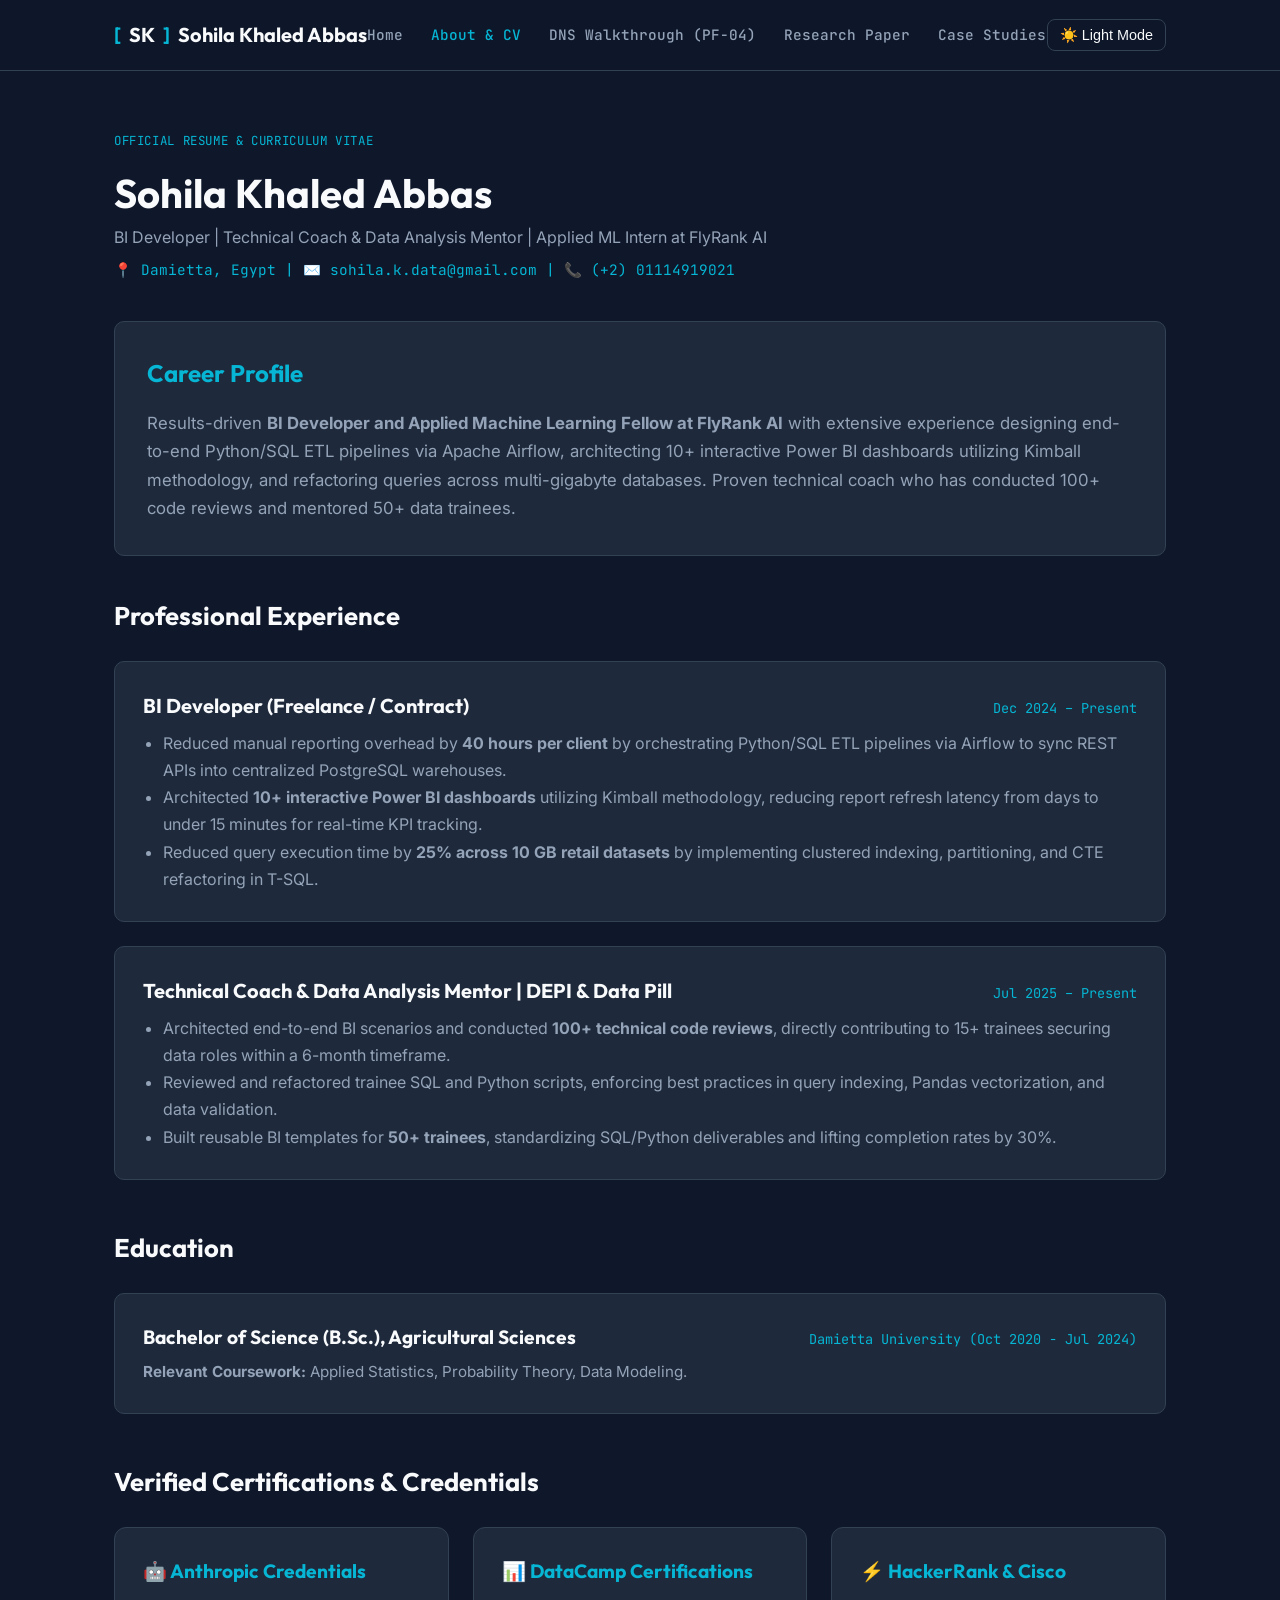
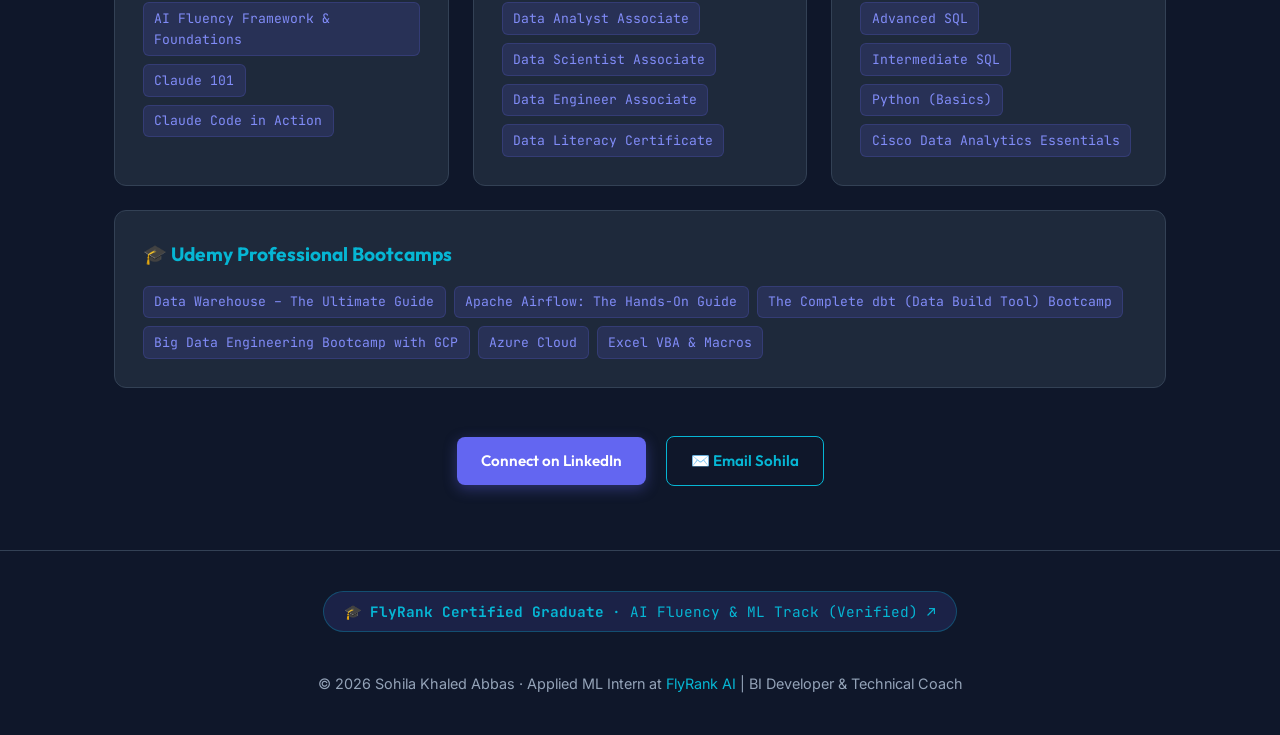
==== commit 3472f9e1: "feat(capstone): complete Week 9 and Week 10 capstone documentation, portfolio expansion plan, and iC" ====
--- a/about.html
+++ b/about.html
@@ -3,8 +3,28 @@
 <head>
     <meta charset="UTF-8">
     <meta name="viewport" content="width=device-width, initial-scale=1.0">
-    <title>About & CV · Sohila Khaled Abbas</title>
+    <title>About & CV · Sohila Khaled Abbas | Applied ML Intern & BI Developer</title>
     <meta name="description" content="Official Resume, career history, technical skills, and certifications of Sohila Khaled Abbas — BI Developer, Technical Coach, and Applied ML Intern at FlyRank AI.">
+    <!-- Favicon -->
+    <link rel="icon" type="image/svg+xml" href="favicon.svg">
+    <!-- Open Graph / Social Share Meta Tags -->
+    <meta property="og:type" content="website">
+    <meta property="og:title" content="About & CV · Sohila Khaled Abbas | Applied ML Intern & BI Developer">
+    <meta property="og:description" content="Official Resume, career history, technical skills, and certifications of Sohila Khaled Abbas — BI Developer, Technical Coach, and Applied ML Intern at FlyRank AI.">
+    <meta property="og:url" content="https://sohila-khaled-abbas.github.io/flyrank-ml-internship-starter/about.html">
+    <meta property="og:image" content="https://sohila-khaled-abbas.github.io/flyrank-ml-internship-starter/fl09_agent_demo_video_banner_1785791702836.png">
+    <meta property="og:site_name" content="Sohila Khaled Abbas Portfolio">
+    <!-- Twitter Card Meta Tags -->
+    <meta name="twitter:card" content="summary_large_image">
+    <meta name="twitter:title" content="About & CV · Sohila Khaled Abbas">
+    <meta name="twitter:description" content="Official Resume, career history, technical skills, and certifications of Sohila Khaled Abbas — BI Developer, Technical Coach, and Applied ML Intern at FlyRank AI.">
+    <meta name="twitter:image" content="https://sohila-khaled-abbas.github.io/flyrank-ml-internship-starter/fl09_agent_demo_video_banner_1785791702836.png">
+    <!-- Privacy-Friendly Web Analytics & Visitor Telemetry -->
+    <script defer src="https://static.cloudflareinsights.com/beacon.min.js" data-cf-beacon='{"token": "flyrank-portfolio-analytics-sohila"}'></script>
+    <script>
+        window.flyrankAnalytics = window.flyrankAnalytics || { pageView: function() { console.log('[FlyRank Analytics] Pageview logged:', window.location.pathname); } };
+        window.flyrankAnalytics.pageView();
+    </script>
     <!-- Google Fonts -->
     <link rel="preconnect" href="https://fonts.googleapis.com">
     <link rel="preconnect" href="https://fonts.gstatic.com" crossorigin>
@@ -155,7 +175,12 @@
     </main>
 
     <footer class="site-footer">
-        <div class="container">
+        <div class="container" style="text-align: center;">
+            <div style="margin-bottom: 1rem;">
+                <a href="https://aifluency.flyrank.ai/verify/sohilakhaled" target="_blank" rel="noopener" class="status-badge" style="text-decoration: none; padding: 0.5rem 1.25rem; font-size: 0.9rem;">
+                    🎓 <strong>FlyRank Certified Graduate</strong> · AI Fluency & ML Track (Verified) ↗
+                </a>
+            </div>
             <p>© 2026 Sohila Khaled Abbas · Applied ML Intern at <a href="https://flyrank.ai" target="_blank">FlyRank AI</a> | BI Developer & Technical Coach</p>
         </div>
     </footer>
